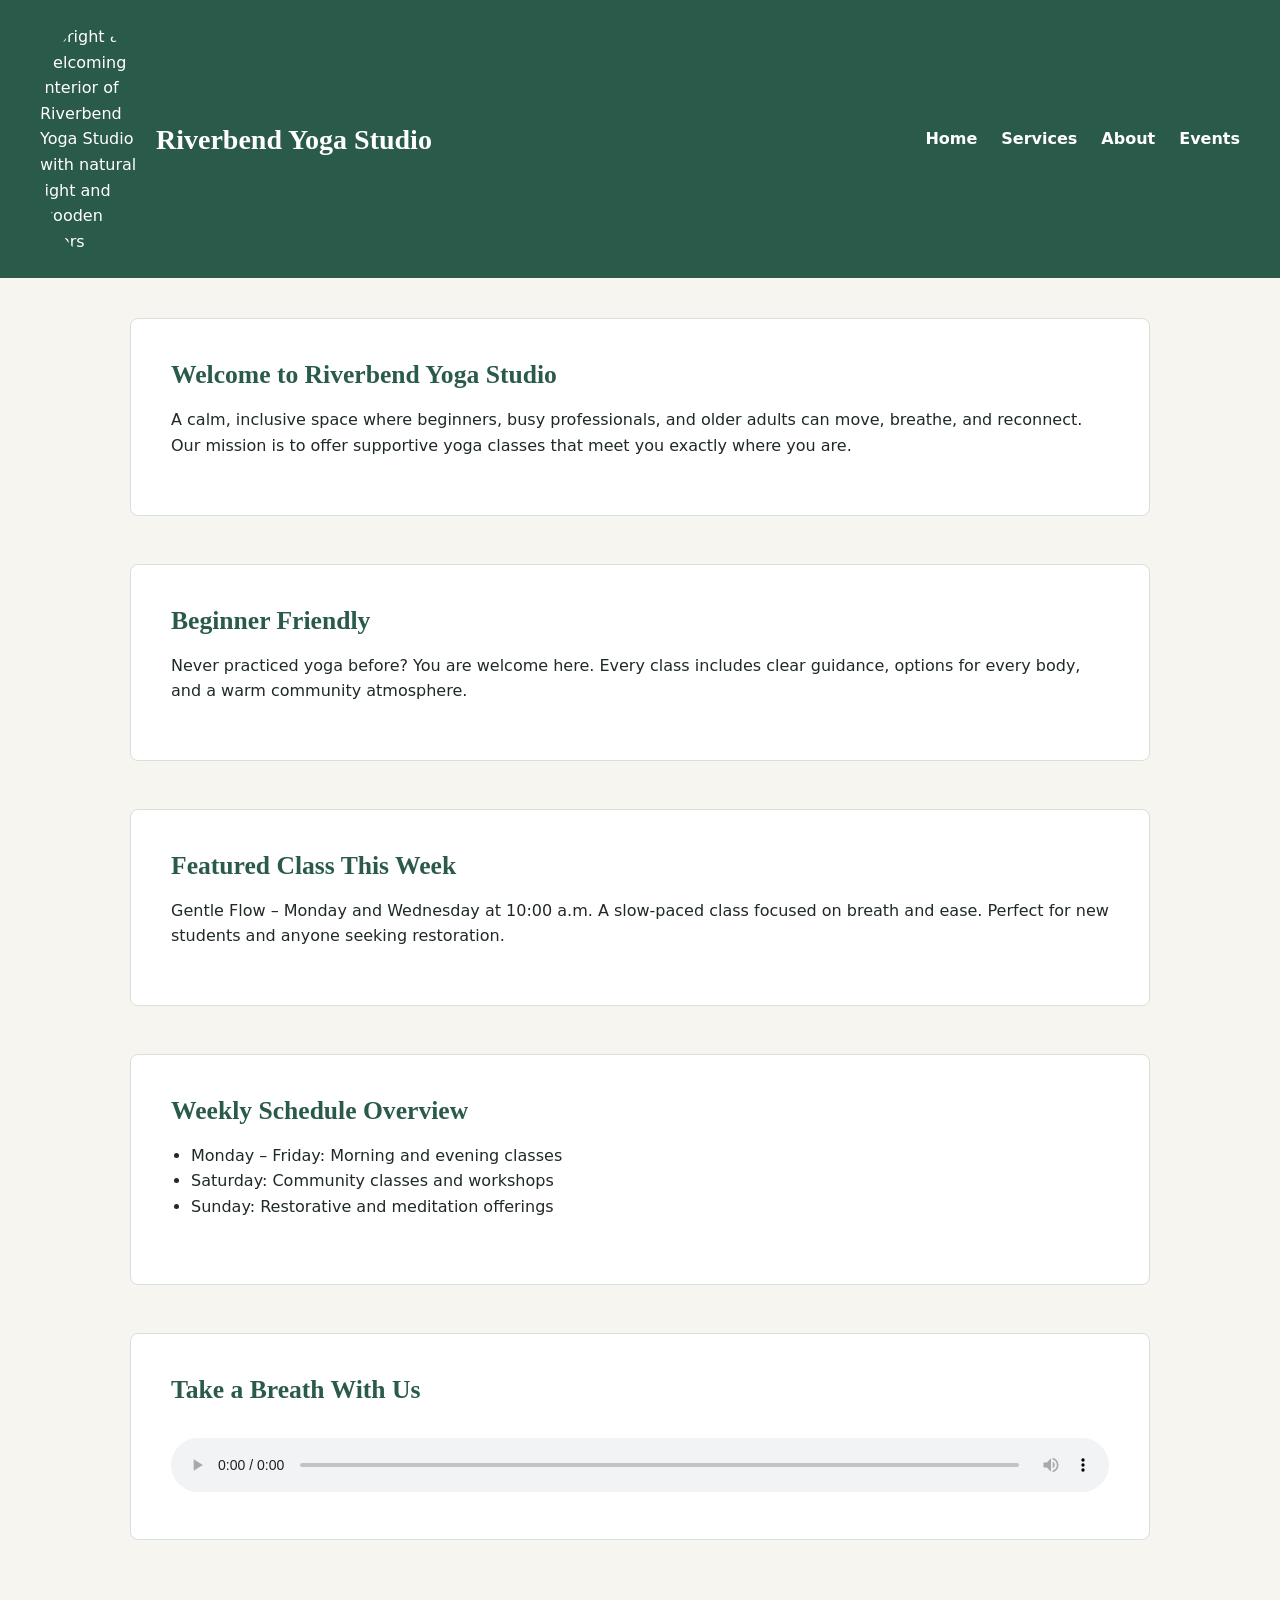
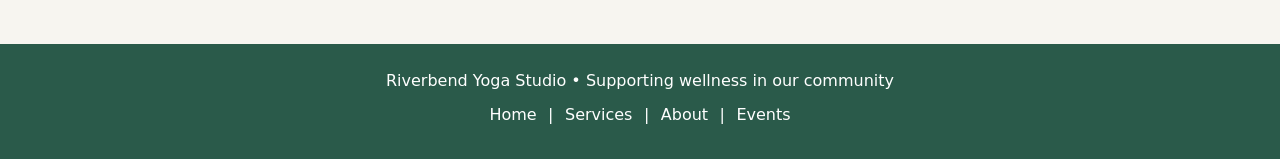
==== index.html @ fe3d1cd7 "Add files via upload" ====
<!DOCTYPE html>
<html lang="en">
<head>
  <meta charset="UTF-8">
  <meta name="viewport" content="width=device-width, initial-scale=1.0">
  <title>Riverbend Yoga Studio | Home</title>
  <link rel="stylesheet" href="styles.css">
</head>
<body>
  <header>
    <img src="yoga-studio.jpg" alt="Bright and welcoming interior of Riverbend Yoga Studio with natural light and wooden floors">
    <h1>Riverbend Yoga Studio</h1>
    <nav>
      <ul>
        <li><a href="index.html">Home</a></li>
        <li><a href="services.html">Services</a></li>
        <li><a href="about.html">About</a></li>
        <li><a href="events.html">Events</a></li>
      </ul>
    </nav>
  </header>

  <main>
    <section>
      <h2>Welcome to Riverbend Yoga Studio</h2>
      <p>A calm, inclusive space where beginners, busy professionals, and older adults can move, breathe, and reconnect. Our mission is to offer supportive yoga classes that meet you exactly where you are.</p>
    </section>

    <section>
      <h2>Beginner Friendly</h2>
      <p>Never practiced yoga before? You are welcome here. Every class includes clear guidance, options for every body, and a warm community atmosphere.</p>
    </section>

    <section>
      <h2>Featured Class This Week</h2>
      <p>Gentle Flow – Monday and Wednesday at 10:00 a.m. A slow-paced class focused on breath and ease. Perfect for new students and anyone seeking restoration.</p>
    </section>

    <section>
      <h2>Weekly Schedule Overview</h2>
      <ul>
        <li>Monday – Friday: Morning and evening classes</li>
        <li>Saturday: Community classes and workshops</li>
        <li>Sunday: Restorative and meditation offerings</li>
      </ul>
    </section>

    <section>
      <h2>Take a Breath With Us</h2>
      <audio controls>
        <source src="yoga-breathing.mp3" type="audio/mpeg">
        Your browser does not support the audio element. Please download the guided breathing practice: yoga-breathing.mp3
      </audio>
    </section>
  </main>

  <footer>
    <p>Riverbend Yoga Studio • Supporting wellness in our community</p>
    <p>
      <a href="index.html">Home</a> |
      <a href="services.html">Services</a> |
      <a href="about.html">About</a> |
      <a href="events.html">Events</a>
    </p>
  </footer>
</body>
</html>
---- styles.css ----
/* ============================================
   Riverbend Yoga Studio - styles.css
   Mobile-first | Flexbox | Responsive
   ============================================ */

/* ---------- Custom Properties (Design Tokens) ---------- */
:root {
  --color-primary: #2A5A4A;
  --color-accent: #7B9E89;
  --color-bg: #F7F5F0;
  --color-surface: #FFFFFF;
  --color-text: #1F2A24;
  --color-text-light: #5A6B63;
  --color-border: #D8E0DC;

  --font-heading: Georgia, "Times New Roman", serif;
  --font-body: system-ui, -apple-system, "Segoe UI", Roboto, sans-serif;

  --space-xs: 0.5rem;
  --space-sm: 1rem;
  --space-md: 1.5rem;
  --space-lg: 2.5rem;
  --space-xl: 4rem;

  --max-width: 1100px;
  --radius: 8px;
}

/* ---------- Base / Mobile-first ---------- */
*,
*::before,
*::after {
  box-sizing: border-box;
}

html {
  font-size: 100%;
  scroll-behavior: smooth;
}

body {
  margin: 0;
  font-family: var(--font-body);
  font-size: 1rem;
  line-height: 1.6;
  color: var(--color-text);
  background-color: var(--color-bg);
}

img,
video,
picture {
  max-width: 100%;
  height: auto;
  display: block;
}

a {
  color: var(--color-primary);
  text-decoration: none;
}

a:hover,
a:focus {
  text-decoration: underline;
}

h1, h2, h3 {
  font-family: var(--font-heading);
  line-height: 1.25;
  margin-top: 0;
  color: var(--color-primary);
}

h1 {
  font-size: 1.75rem;
  margin-bottom: var(--space-sm);
}

h2 {
  font-size: 1.4rem;
  margin-bottom: var(--space-sm);
}

h3 {
  font-size: 1.15rem;
  margin-bottom: var(--space-xs);
}

p {
  margin-top: 0;
  margin-bottom: var(--space-sm);
}

ul {
  padding-left: 1.25rem;
  margin-bottom: var(--space-md);
}

/* ---------- Header & Navigation ---------- */
header {
  background-color: var(--color-primary);
  color: #fff;
  padding: var(--space-sm) var(--space-sm);
}

header img {
  max-width: 80px;
  border-radius: 50%;
  margin-bottom: var(--space-xs);
}

header h1 {
  color: #fff;
  font-size: 1.5rem;
  margin-bottom: var(--space-sm);
}

nav ul {
  list-style: none;
  padding: 0;
  margin: 0;
  display: flex;
  flex-direction: column;
  gap: var(--space-xs);
}

nav a {
  color: #fff;
  font-weight: 600;
  padding: 0.4rem 0;
  display: block;
}

nav a:hover,
nav a:focus {
  color: var(--color-accent);
  text-decoration: none;
}

/* ---------- Main Content ---------- */
main {
  padding: var(--space-md) var(--space-sm);
  max-width: var(--max-width);
  margin: 0 auto;
}

section {
  background-color: var(--color-surface);
  padding: var(--space-md);
  margin-bottom: var(--space-md);
  border-radius: var(--radius);
  border: 1px solid var(--color-border);
}

/* ---------- Figure ---------- */
figure {
  margin: 0 0 var(--space-md);
}

figcaption {
  font-size: 0.95rem;
  color: var(--color-text-light);
  margin-top: var(--space-xs);
  font-style: italic;
}

/* ---------- Form ---------- */
form {
  margin-top: var(--space-sm);
}

fieldset {
  border: 1px solid var(--color-border);
  border-radius: var(--radius);
  padding: var(--space-md);
  margin: 0;
}

legend {
  font-family: var(--font-heading);
  font-weight: bold;
  color: var(--color-primary);
  padding: 0 var(--space-xs);
}

label {
  display: block;
  font-weight: 600;
  margin-top: var(--space-sm);
  margin-bottom: 0.25rem;
}

input,
select,
textarea {
  width: 100%;
  padding: 0.6rem 0.75rem;
  font-family: var(--font-body);
  font-size: 1rem;
  border: 1px solid var(--color-border);
  border-radius: 4px;
  background-color: #fff;
  color: var(--color-text);
}

input:focus,
select:focus,
textarea:focus {
  outline: 2px solid var(--color-accent);
  outline-offset: 1px;
}

button[type="submit"] {
  display: inline-block;
  margin-top: var(--space-md);
  padding: 0.75rem 1.5rem;
  background-color: var(--color-primary);
  color: #fff;
  font-family: var(--font-body);
  font-size: 1rem;
  font-weight: 600;
  border: none;
  border-radius: var(--radius);
  cursor: pointer;
}

button[type="submit"]:hover,
button[type="submit"]:focus {
  background-color: var(--color-accent);
}

/* ---------- Audio / Video ---------- */
audio,
video {
  width: 100%;
  margin-top: var(--space-sm);
  border-radius: var(--radius);
}

/* ---------- Footer ---------- */
footer {
  background-color: var(--color-primary);
  color: #fff;
  text-align: center;
  padding: var(--space-md) var(--space-sm);
  margin-top: var(--space-lg);
}

footer p {
  margin-bottom: var(--space-xs);
}

footer a {
  color: #fff;
  margin: 0 0.4rem;
}

footer a:hover {
  color: var(--color-accent);
}

/* ---------- Responsive: Tablet & Desktop ---------- */
@media (min-width: 768px) {
  header {
    display: flex;
    flex-wrap: wrap;
    align-items: center;
    justify-content: space-between;
    padding: var(--space-md) var(--space-lg);
  }

  header img {
    max-width: 100px;
    margin-bottom: 0;
    margin-right: var(--space-sm);
  }

  header h1 {
    flex: 1;
    margin-bottom: 0;
    font-size: 1.75rem;
  }

  nav ul {
    flex-direction: row;
    gap: var(--space-md);
  }

  main {
    padding: var(--space-lg);
  }

  section {
    padding: var(--space-lg);
  }

  h1 {
    font-size: 2.1rem;
  }

  h2 {
    font-size: 1.6rem;
  }
}

@media (min-width: 1024px) {
  main {
    display: flex;
    flex-direction: column;
    gap: var(--space-md);
  }

  .form-row {
    display: flex;
    gap: var(--space-md);
  }

  .form-row > * {
    flex: 1;
  }
}
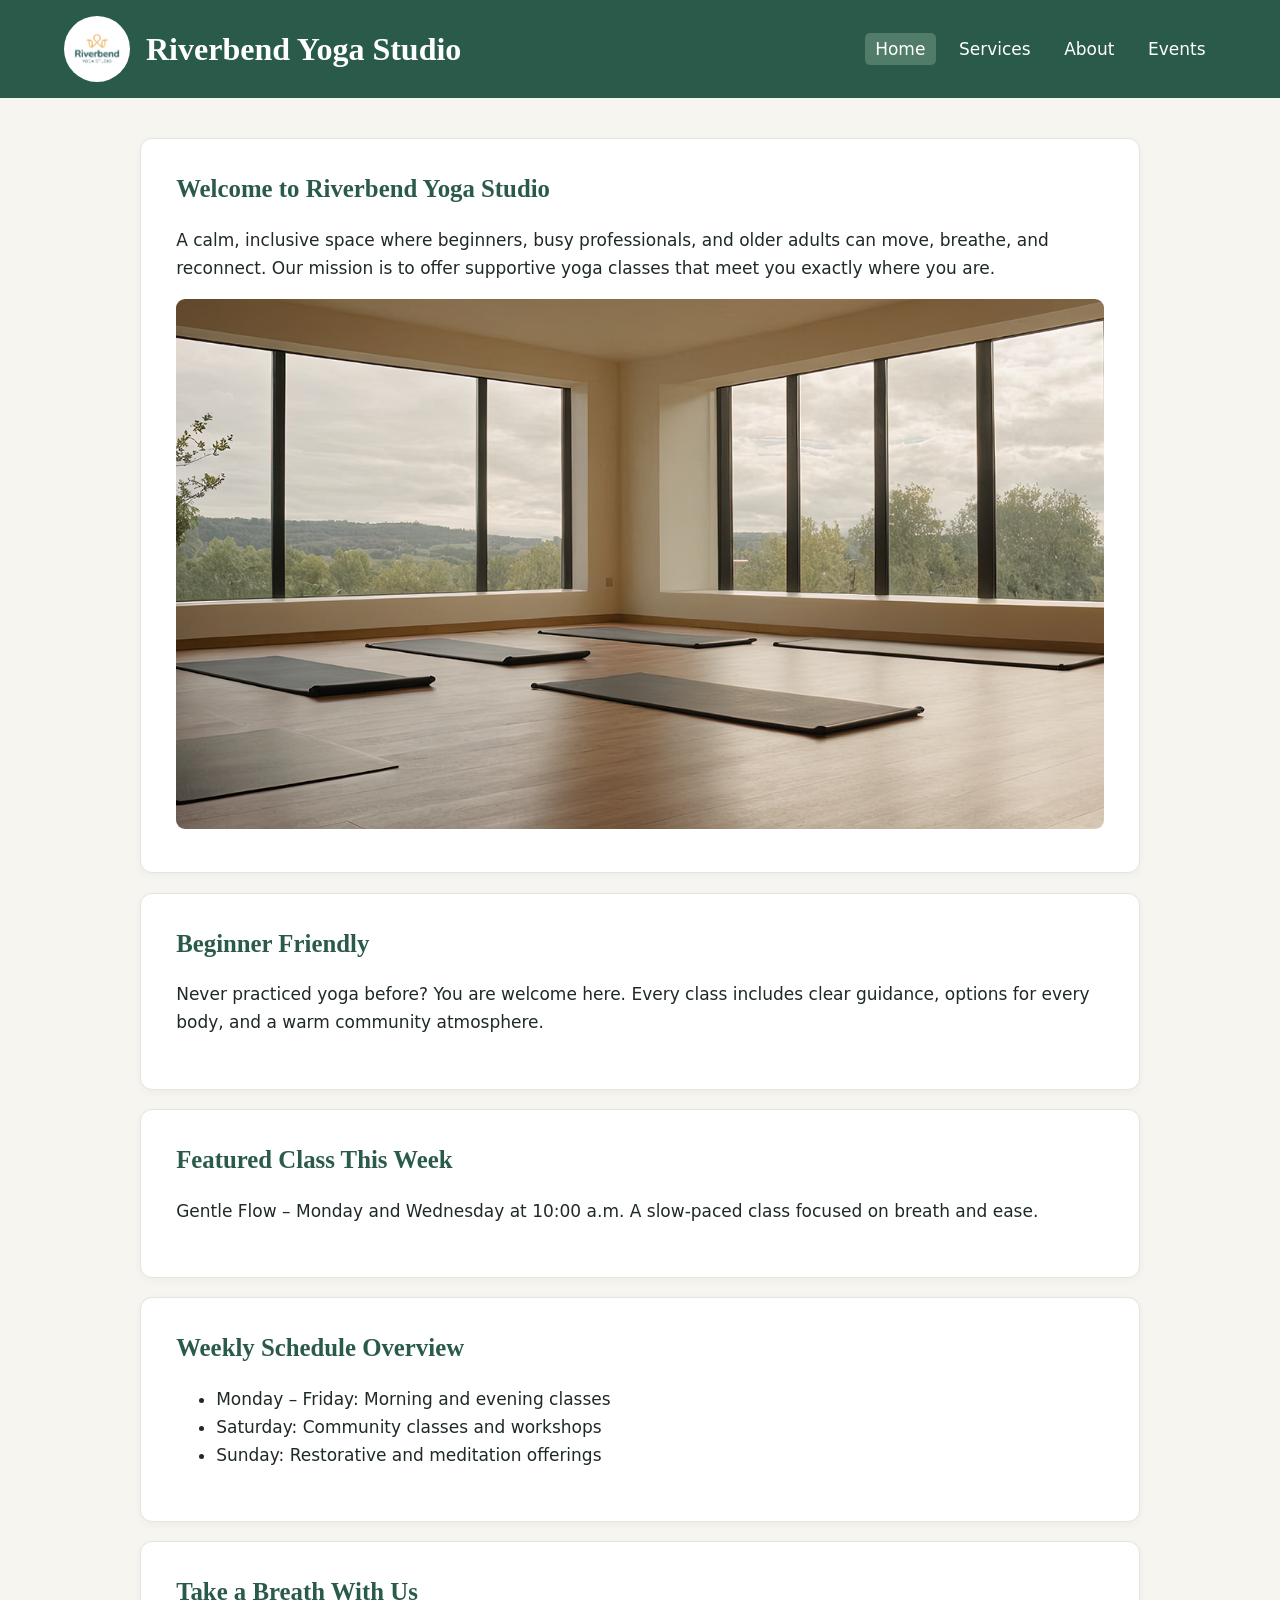
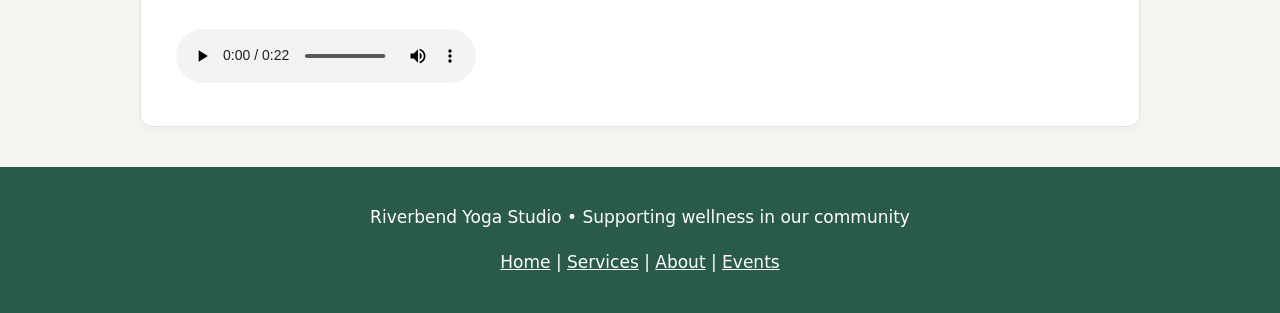
==== commit 04d9c753: "Add files via upload Update Riverbend Yoga for Touchstone 4" ====
--- a/index.html
+++ b/index.html
@@ -1,67 +1 @@
-<!DOCTYPE html>
-<html lang="en">
-<head>
-  <meta charset="UTF-8">
-  <meta name="viewport" content="width=device-width, initial-scale=1.0">
-  <title>Riverbend Yoga Studio | Home</title>
-  <link rel="stylesheet" href="styles.css">
-</head>
-<body>
-  <header>
-    <img src="yoga-studio.jpg" alt="Bright and welcoming interior of Riverbend Yoga Studio with natural light and wooden floors">
-    <h1>Riverbend Yoga Studio</h1>
-    <nav>
-      <ul>
-        <li><a href="index.html">Home</a></li>
-        <li><a href="services.html">Services</a></li>
-        <li><a href="about.html">About</a></li>
-        <li><a href="events.html">Events</a></li>
-      </ul>
-    </nav>
-  </header>
-
-  <main>
-    <section>
-      <h2>Welcome to Riverbend Yoga Studio</h2>
-      <p>A calm, inclusive space where beginners, busy professionals, and older adults can move, breathe, and reconnect. Our mission is to offer supportive yoga classes that meet you exactly where you are.</p>
-    </section>
-
-    <section>
-      <h2>Beginner Friendly</h2>
-      <p>Never practiced yoga before? You are welcome here. Every class includes clear guidance, options for every body, and a warm community atmosphere.</p>
-    </section>
-
-    <section>
-      <h2>Featured Class This Week</h2>
-      <p>Gentle Flow – Monday and Wednesday at 10:00 a.m. A slow-paced class focused on breath and ease. Perfect for new students and anyone seeking restoration.</p>
-    </section>
-
-    <section>
-      <h2>Weekly Schedule Overview</h2>
-      <ul>
-        <li>Monday – Friday: Morning and evening classes</li>
-        <li>Saturday: Community classes and workshops</li>
-        <li>Sunday: Restorative and meditation offerings</li>
-      </ul>
-    </section>
-
-    <section>
-      <h2>Take a Breath With Us</h2>
-      <audio controls>
-        <source src="yoga-breathing.mp3" type="audio/mpeg">
-        Your browser does not support the audio element. Please download the guided breathing practice: yoga-breathing.mp3
-      </audio>
-    </section>
-  </main>
-
-  <footer>
-    <p>Riverbend Yoga Studio • Supporting wellness in our community</p>
-    <p>
-      <a href="index.html">Home</a> |
-      <a href="services.html">Services</a> |
-      <a href="about.html">About</a> |
-      <a href="events.html">Events</a>
-    </p>
-  </footer>
-</body>
-</html>+<!DOCTYPE html><html lang="en"><head><meta charset="UTF-8"><meta name="viewport" content="width=device-width, initial-scale=1"><title>Riverbend Yoga Studio | Home</title><link rel="stylesheet" href="styles.css"><script src="script.js" defer></script></head><body><header><div class="brand"><img src="yoga-logo.png" alt="Riverbend Yoga Studio logo"><h1>Riverbend Yoga Studio</h1></div><nav aria-label="Main navigation"><ul><li><a href="index.html" aria-current="page">Home</a></li><li><a href="services.html">Services</a></li><li><a href="about.html">About</a></li><li><a href="events.html">Events</a></li></ul></nav></header><main><section><h2>Welcome to Riverbend Yoga Studio</h2><p>A calm, inclusive space where beginners, busy professionals, and older adults can move, breathe, and reconnect. Our mission is to offer supportive yoga classes that meet you exactly where you are.</p><img src="yoga-studio.png" alt="Bright and welcoming yoga studio with natural light"></section><section><h2>Beginner Friendly</h2><p>Never practiced yoga before? You are welcome here. Every class includes clear guidance, options for every body, and a warm community atmosphere.</p></section><section><h2>Featured Class This Week</h2><p>Gentle Flow – Monday and Wednesday at 10:00 a.m. A slow-paced class focused on breath and ease.</p></section><section><h2>Weekly Schedule Overview</h2><ul><li>Monday – Friday: Morning and evening classes</li><li>Saturday: Community classes and workshops</li><li>Sunday: Restorative and meditation offerings</li></ul></section><section><h2>Take a Breath With Us</h2><audio controls><source src="yoga-breathing.mp3" type="audio/mpeg">Your browser does not support audio. Download yoga-breathing.mp3.</audio></section></main><footer><p>Riverbend Yoga Studio • Supporting wellness in our community</p><p><a href="index.html">Home</a> | <a href="services.html">Services</a> | <a href="about.html">About</a> | <a href="events.html">Events</a></p></footer></body></html>
--- a/styles.css
+++ b/styles.css
@@ -1,322 +1,2 @@
-/* ============================================
-   Riverbend Yoga Studio - styles.css
-   Mobile-first | Flexbox | Responsive
-   ============================================ */
-
-/* ---------- Custom Properties (Design Tokens) ---------- */
-:root {
-  --color-primary: #2A5A4A;
-  --color-accent: #7B9E89;
-  --color-bg: #F7F5F0;
-  --color-surface: #FFFFFF;
-  --color-text: #1F2A24;
-  --color-text-light: #5A6B63;
-  --color-border: #D8E0DC;
-
-  --font-heading: Georgia, "Times New Roman", serif;
-  --font-body: system-ui, -apple-system, "Segoe UI", Roboto, sans-serif;
-
-  --space-xs: 0.5rem;
-  --space-sm: 1rem;
-  --space-md: 1.5rem;
-  --space-lg: 2.5rem;
-  --space-xl: 4rem;
-
-  --max-width: 1100px;
-  --radius: 8px;
-}
-
-/* ---------- Base / Mobile-first ---------- */
-*,
-*::before,
-*::after {
-  box-sizing: border-box;
-}
-
-html {
-  font-size: 100%;
-  scroll-behavior: smooth;
-}
-
-body {
-  margin: 0;
-  font-family: var(--font-body);
-  font-size: 1rem;
-  line-height: 1.6;
-  color: var(--color-text);
-  background-color: var(--color-bg);
-}
-
-img,
-video,
-picture {
-  max-width: 100%;
-  height: auto;
-  display: block;
-}
-
-a {
-  color: var(--color-primary);
-  text-decoration: none;
-}
-
-a:hover,
-a:focus {
-  text-decoration: underline;
-}
-
-h1, h2, h3 {
-  font-family: var(--font-heading);
-  line-height: 1.25;
-  margin-top: 0;
-  color: var(--color-primary);
-}
-
-h1 {
-  font-size: 1.75rem;
-  margin-bottom: var(--space-sm);
-}
-
-h2 {
-  font-size: 1.4rem;
-  margin-bottom: var(--space-sm);
-}
-
-h3 {
-  font-size: 1.15rem;
-  margin-bottom: var(--space-xs);
-}
-
-p {
-  margin-top: 0;
-  margin-bottom: var(--space-sm);
-}
-
-ul {
-  padding-left: 1.25rem;
-  margin-bottom: var(--space-md);
-}
-
-/* ---------- Header & Navigation ---------- */
-header {
-  background-color: var(--color-primary);
-  color: #fff;
-  padding: var(--space-sm) var(--space-sm);
-}
-
-header img {
-  max-width: 80px;
-  border-radius: 50%;
-  margin-bottom: var(--space-xs);
-}
-
-header h1 {
-  color: #fff;
-  font-size: 1.5rem;
-  margin-bottom: var(--space-sm);
-}
-
-nav ul {
-  list-style: none;
-  padding: 0;
-  margin: 0;
-  display: flex;
-  flex-direction: column;
-  gap: var(--space-xs);
-}
-
-nav a {
-  color: #fff;
-  font-weight: 600;
-  padding: 0.4rem 0;
-  display: block;
-}
-
-nav a:hover,
-nav a:focus {
-  color: var(--color-accent);
-  text-decoration: none;
-}
-
-/* ---------- Main Content ---------- */
-main {
-  padding: var(--space-md) var(--space-sm);
-  max-width: var(--max-width);
-  margin: 0 auto;
-}
-
-section {
-  background-color: var(--color-surface);
-  padding: var(--space-md);
-  margin-bottom: var(--space-md);
-  border-radius: var(--radius);
-  border: 1px solid var(--color-border);
-}
-
-/* ---------- Figure ---------- */
-figure {
-  margin: 0 0 var(--space-md);
-}
-
-figcaption {
-  font-size: 0.95rem;
-  color: var(--color-text-light);
-  margin-top: var(--space-xs);
-  font-style: italic;
-}
-
-/* ---------- Form ---------- */
-form {
-  margin-top: var(--space-sm);
-}
-
-fieldset {
-  border: 1px solid var(--color-border);
-  border-radius: var(--radius);
-  padding: var(--space-md);
-  margin: 0;
-}
-
-legend {
-  font-family: var(--font-heading);
-  font-weight: bold;
-  color: var(--color-primary);
-  padding: 0 var(--space-xs);
-}
-
-label {
-  display: block;
-  font-weight: 600;
-  margin-top: var(--space-sm);
-  margin-bottom: 0.25rem;
-}
-
-input,
-select,
-textarea {
-  width: 100%;
-  padding: 0.6rem 0.75rem;
-  font-family: var(--font-body);
-  font-size: 1rem;
-  border: 1px solid var(--color-border);
-  border-radius: 4px;
-  background-color: #fff;
-  color: var(--color-text);
-}
-
-input:focus,
-select:focus,
-textarea:focus {
-  outline: 2px solid var(--color-accent);
-  outline-offset: 1px;
-}
-
-button[type="submit"] {
-  display: inline-block;
-  margin-top: var(--space-md);
-  padding: 0.75rem 1.5rem;
-  background-color: var(--color-primary);
-  color: #fff;
-  font-family: var(--font-body);
-  font-size: 1rem;
-  font-weight: 600;
-  border: none;
-  border-radius: var(--radius);
-  cursor: pointer;
-}
-
-button[type="submit"]:hover,
-button[type="submit"]:focus {
-  background-color: var(--color-accent);
-}
-
-/* ---------- Audio / Video ---------- */
-audio,
-video {
-  width: 100%;
-  margin-top: var(--space-sm);
-  border-radius: var(--radius);
-}
-
-/* ---------- Footer ---------- */
-footer {
-  background-color: var(--color-primary);
-  color: #fff;
-  text-align: center;
-  padding: var(--space-md) var(--space-sm);
-  margin-top: var(--space-lg);
-}
-
-footer p {
-  margin-bottom: var(--space-xs);
-}
-
-footer a {
-  color: #fff;
-  margin: 0 0.4rem;
-}
-
-footer a:hover {
-  color: var(--color-accent);
-}
-
-/* ---------- Responsive: Tablet & Desktop ---------- */
-@media (min-width: 768px) {
-  header {
-    display: flex;
-    flex-wrap: wrap;
-    align-items: center;
-    justify-content: space-between;
-    padding: var(--space-md) var(--space-lg);
-  }
-
-  header img {
-    max-width: 100px;
-    margin-bottom: 0;
-    margin-right: var(--space-sm);
-  }
-
-  header h1 {
-    flex: 1;
-    margin-bottom: 0;
-    font-size: 1.75rem;
-  }
-
-  nav ul {
-    flex-direction: row;
-    gap: var(--space-md);
-  }
-
-  main {
-    padding: var(--space-lg);
-  }
-
-  section {
-    padding: var(--space-lg);
-  }
-
-  h1 {
-    font-size: 2.1rem;
-  }
-
-  h2 {
-    font-size: 1.6rem;
-  }
-}
-
-@media (min-width: 1024px) {
-  main {
-    display: flex;
-    flex-direction: column;
-    gap: var(--space-md);
-  }
-
-  .form-row {
-    display: flex;
-    gap: var(--space-md);
-  }
-
-  .form-row > * {
-    flex: 1;
-  }
-}+
+:root{--primary:#2A5A4A;--accent:#7B9E89;--bg:#F7F5F0;--ink:#1F2A24}*{box-sizing:border-box}body{margin:0;background:var(--bg);color:var(--ink);font:17px/1.65 system-ui,'Segoe UI',sans-serif}h1,h2,h3{font-family:Georgia,serif;line-height:1.25;color:var(--primary)}h1{font-size:2rem;margin:.2rem 0}h2{font-size:1.55rem}a{color:var(--primary)}header{background:var(--primary);color:white;padding:1rem 5%}header h1{color:white}header .brand{display:flex;gap:1rem;align-items:center}header img{width:66px;height:66px;object-fit:contain;background:white;border-radius:50%;padding:4px}nav ul{padding:0;margin:.6rem 0 0;list-style:none;display:flex;gap:.8rem;flex-wrap:wrap}nav a{color:white;text-decoration:none;padding:.4rem .65rem;border-radius:5px}nav a:hover,nav a[aria-current=page]{background:#507c69}main{width:min(100% - 2rem,1000px);margin:2rem auto}section{background:white;border:1px solid #e1e6de;border-radius:12px;padding:1.4rem;margin-bottom:1.2rem;box-shadow:0 2px 8px #20372a0b}section>h2:first-child{margin-top:0}img,picture img{max-width:100%;height:auto;border-radius:9px}figure{margin:0}figcaption{font-size:.95rem;color:#4c5c51}audio,video{max-width:100%}footer{background:var(--primary);color:white;padding:1.2rem 5%;text-align:center}footer a{color:white}.grid{display:grid;gap:1rem}.option{border:1px solid #b8cec0;border-radius:10px;padding:1rem;cursor:pointer;background:#f8faf8}.option:hover,.option:focus-within{border-color:var(--primary);background:#eef5ef}.option input{margin-right:.5rem}.feature-result{margin-top:1rem;padding:1rem;border-left:5px solid var(--accent);background:#edf5ee;border-radius:5px}.button,button{background:var(--primary);color:white;border:0;padding:.75rem 1.1rem;border-radius:7px;cursor:pointer;font:inherit}.button:hover,button:hover{background:#1b4033}label{display:block;font-weight:600;margin-top:.9rem}input:not([type=radio]),select,textarea{display:block;width:100%;padding:.7rem;border:1px solid #8eaa99;border-radius:6px;font:inherit;background:white}fieldset{border:1px solid #c9d8ce;border-radius:8px;padding:1rem}legend{font-weight:700}.error{color:#a02727;font-size:.9rem;min-height:1.2em;margin:.2rem 0}.invalid{border:2px solid #a02727!important}.success{background:#edf5ee;border-left:4px solid var(--primary);padding:.75rem;margin-top:1rem}.muted{color:#506458;font-size:.94rem}@media(min-width:768px){header{display:flex;align-items:center;justify-content:space-between}nav ul{margin:0}.grid{grid-template-columns:repeat(3,1fr)}section{padding:2rem}}@media(min-width:1024px){main{margin:2.5rem auto}section{padding:2.2rem}}
